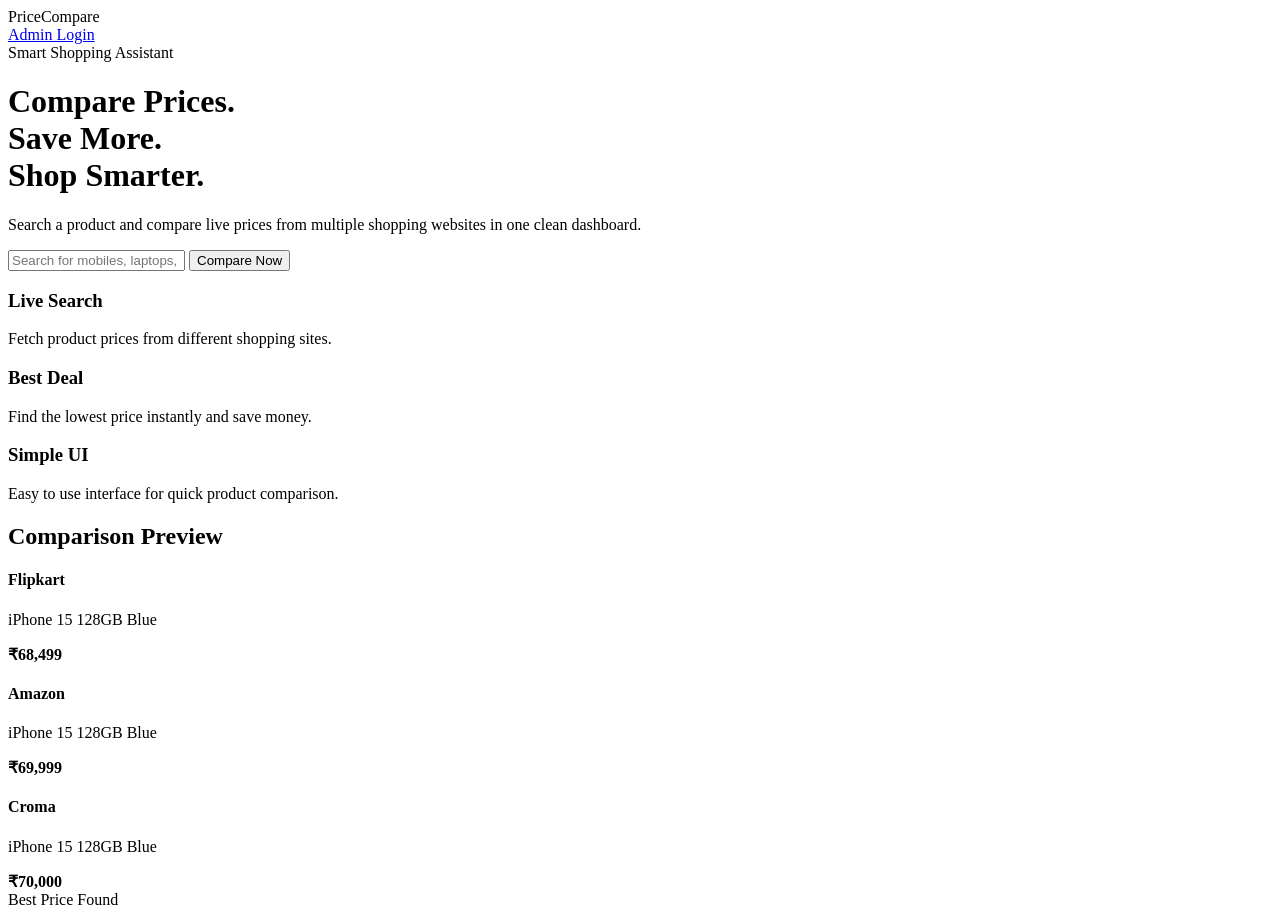
==== index.html @ 8acb1807 "Add files via upload Initial project upload" ====
<!DOCTYPE html>
<html lang="en">
<head>
    <meta charset="UTF-8">
    <meta name="viewport" content="width=device-width, initial-scale=1.0">
    <title>Price Comparison System</title>
    <link rel="stylesheet" href="{{ url_for('static', filename='css/style.css') }}">
</head>
<body>
    <div class="bg-shape shape-1"></div>
    <div class="bg-shape shape-2"></div>

    <header class="navbar">
        <div class="logo">Price<span>Compare</span></div>
        <a href="/admin/login" class="admin-btn">Admin Login</a>
    </header>

    <main class="hero-section">
        <div class="hero-left">
            <span class="badge">Smart Shopping Assistant</span>
            <h1>Compare Prices.<br>Save More.<br>Shop Smarter.</h1>
            <p>
                Search a product and compare live prices from multiple shopping websites
                in one clean dashboard.
            </p>

            <form action="/search" method="POST" class="search-card">
                <input type="text" name="product_name" placeholder="Search for mobiles, laptops, headphones..." required>
                <button type="submit">Compare Now</button>
            </form>

            <div class="features">
                <div class="feature-box">
                    <h3>Live Search</h3>
                    <p>Fetch product prices from different shopping sites.</p>
                </div>
                <div class="feature-box">
                    <h3>Best Deal</h3>
                    <p>Find the lowest price instantly and save money.</p>
                </div>
                <div class="feature-box">
                    <h3>Simple UI</h3>
                    <p>Easy to use interface for quick product comparison.</p>
                </div>
            </div>
        </div>

        <div class="hero-right">
            <div class="preview-card">
                <div class="preview-top">
                    <span class="dot red"></span>
                    <span class="dot yellow"></span>
                    <span class="dot green"></span>
                </div>

                <div class="preview-content">
                    <h2>Comparison Preview</h2>

                    <div class="preview-item best">
                        <div>
                            <h4>Flipkart</h4>
                            <p>iPhone 15 128GB Blue</p>
                        </div>
                        <strong>₹68,499</strong>
                    </div>

                    <div class="preview-item">
                        <div>
                            <h4>Amazon</h4>
                            <p>iPhone 15 128GB Blue</p>
                        </div>
                        <strong>₹69,999</strong>
                    </div>

                    <div class="preview-item">
                        <div>
                            <h4>Croma</h4>
                            <p>iPhone 15 128GB Blue</p>
                        </div>
                        <strong>₹70,000</strong>
                    </div>

                    <div class="best-tag">Best Price Found</div>
                </div>
            </div>
        </div>
    </main>
</body>
</html>
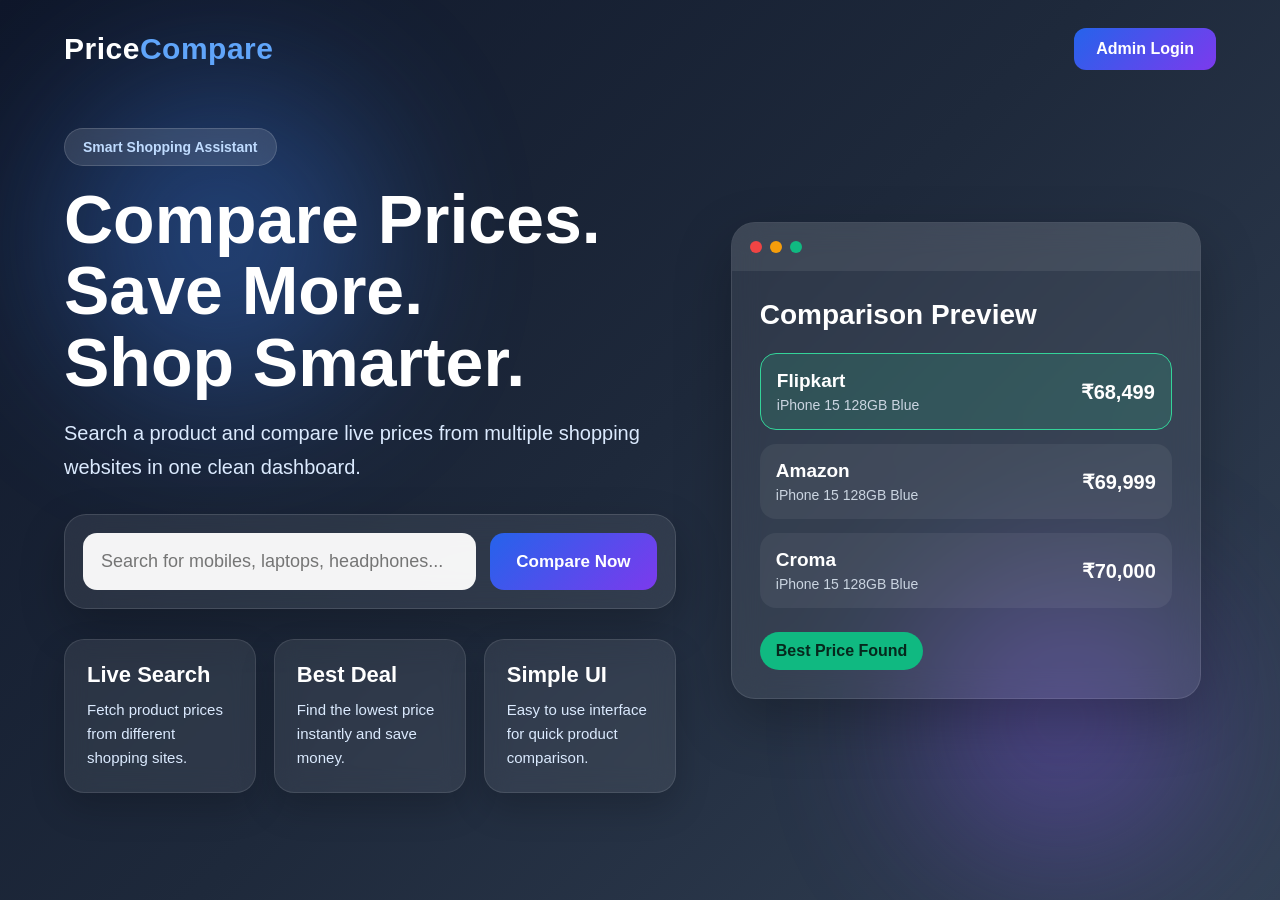
==== commit 4a55dd15: "Update HTML structure and stylesheet link" ====
--- a/index.html
+++ b/index.html
@@ -4,7 +4,7 @@
     <meta charset="UTF-8">
     <meta name="viewport" content="width=device-width, initial-scale=1.0">
     <title>Price Comparison System</title>
-    <link rel="stylesheet" href="{{ url_for('static', filename='css/style.css') }}">
+    <link rel="stylesheet" href="style.css">
 </head>
 <body>
     <div class="bg-shape shape-1"></div>
@@ -86,4 +86,6 @@
         </div>
     </main>
 </body>
-</html>+
+</html>
+<!-- deploy -->
--- a/style.css
+++ b/style.css
@@ -0,0 +1,571 @@
+* {
+    margin: 0;
+    padding: 0;
+    box-sizing: border-box;
+}
+
+body {
+    font-family: 'Segoe UI', Arial, sans-serif;
+    min-height: 100vh;
+    background: linear-gradient(135deg, #0f172a, #1e293b, #334155);
+    color: #ffffff;
+    overflow-x: hidden;
+    position: relative;
+}
+
+.bg-shape {
+    position: fixed;
+    border-radius: 50%;
+    filter: blur(80px);
+    opacity: 0.35;
+    z-index: 0;
+}
+
+.shape-1 {
+    width: 320px;
+    height: 320px;
+    background: #3b82f6;
+    top: 80px;
+    left: 60px;
+}
+
+.shape-2 {
+    width: 280px;
+    height: 280px;
+    background: #8b5cf6;
+    bottom: 40px;
+    right: 80px;
+}
+
+.navbar {
+    width: 90%;
+    margin: 0 auto;
+    padding: 28px 0;
+    display: flex;
+    justify-content: space-between;
+    align-items: center;
+    position: relative;
+    z-index: 2;
+}
+
+.logo {
+    font-size: 30px;
+    font-weight: 800;
+    letter-spacing: 0.5px;
+}
+
+.logo span {
+    color: #60a5fa;
+}
+
+.admin-btn,
+.visit-btn,
+.back-btn {
+    text-decoration: none;
+    background: linear-gradient(135deg, #2563eb, #7c3aed);
+    color: white;
+    padding: 12px 22px;
+    border-radius: 12px;
+    font-weight: 600;
+    transition: 0.3s ease;
+    display: inline-block;
+}
+
+.admin-btn:hover,
+.visit-btn:hover,
+.back-btn:hover {
+    transform: translateY(-2px);
+    box-shadow: 0 10px 24px rgba(59, 130, 246, 0.3);
+}
+
+.hero-section {
+    width: 90%;
+    margin: 30px auto 50px;
+    display: grid;
+    grid-template-columns: 1.1fr 0.9fr;
+    gap: 40px;
+    align-items: center;
+    position: relative;
+    z-index: 2;
+}
+
+.hero-left h1 {
+    font-size: 68px;
+    line-height: 1.05;
+    margin: 18px 0;
+}
+
+.hero-left p {
+    font-size: 20px;
+    line-height: 1.7;
+    color: #dbeafe;
+    max-width: 700px;
+}
+
+.badge {
+    display: inline-block;
+    background: rgba(255, 255, 255, 0.12);
+    border: 1px solid rgba(255,255,255,0.15);
+    padding: 10px 18px;
+    border-radius: 999px;
+    color: #bfdbfe;
+    font-size: 14px;
+    font-weight: 700;
+    backdrop-filter: blur(10px);
+}
+
+.search-card {
+    margin-top: 30px;
+    background: rgba(255,255,255,0.08);
+    backdrop-filter: blur(18px);
+    border: 1px solid rgba(255,255,255,0.12);
+    padding: 18px;
+    border-radius: 22px;
+    display: flex;
+    gap: 14px;
+    box-shadow: 0 18px 45px rgba(0,0,0,0.22);
+    max-width: 760px;
+}
+
+.search-card input {
+    flex: 1;
+    padding: 18px 18px;
+    border: none;
+    outline: none;
+    border-radius: 14px;
+    font-size: 18px;
+    background: rgba(255,255,255,0.95);
+    color: #111827;
+}
+
+.search-card button,
+.login-form button {
+    border: none;
+    outline: none;
+    padding: 18px 26px;
+    border-radius: 14px;
+    font-size: 17px;
+    font-weight: 700;
+    background: linear-gradient(135deg, #2563eb, #7c3aed);
+    color: #fff;
+    cursor: pointer;
+    transition: 0.3s ease;
+}
+
+.search-card button:hover,
+.login-form button:hover {
+    transform: translateY(-2px);
+    box-shadow: 0 12px 26px rgba(59, 130, 246, 0.28);
+}
+
+.features {
+    margin-top: 30px;
+    display: grid;
+    grid-template-columns: repeat(3, 1fr);
+    gap: 18px;
+}
+
+.feature-box {
+    background: rgba(255,255,255,0.08);
+    border: 1px solid rgba(255,255,255,0.1);
+    padding: 22px;
+    border-radius: 20px;
+    backdrop-filter: blur(12px);
+    box-shadow: 0 15px 35px rgba(0,0,0,0.18);
+}
+
+.feature-box h3 {
+    margin-bottom: 10px;
+    font-size: 22px;
+}
+
+.feature-box p {
+    font-size: 15px;
+    color: #dbeafe;
+    line-height: 1.6;
+}
+
+.hero-right {
+    display: flex;
+    justify-content: center;
+}
+
+.preview-card {
+    width: 100%;
+    max-width: 470px;
+    background: rgba(255,255,255,0.08);
+    border: 1px solid rgba(255,255,255,0.1);
+    border-radius: 24px;
+    overflow: hidden;
+    backdrop-filter: blur(15px);
+    box-shadow: 0 22px 55px rgba(0,0,0,0.25);
+}
+
+.preview-top {
+    display: flex;
+    gap: 8px;
+    padding: 18px;
+    background: rgba(255,255,255,0.07);
+}
+
+.dot {
+    width: 12px;
+    height: 12px;
+    border-radius: 50%;
+}
+
+.red { background: #ef4444; }
+.yellow { background: #f59e0b; }
+.green { background: #10b981; }
+
+.preview-content {
+    padding: 28px;
+}
+
+.preview-content h2 {
+    margin-bottom: 22px;
+    font-size: 28px;
+}
+
+.preview-item {
+    display: flex;
+    justify-content: space-between;
+    align-items: center;
+    gap: 14px;
+    background: rgba(255,255,255,0.06);
+    padding: 16px;
+    border-radius: 16px;
+    margin-bottom: 14px;
+}
+
+.preview-item h4 {
+    font-size: 19px;
+    margin-bottom: 5px;
+}
+
+.preview-item p {
+    font-size: 14px;
+    color: #cbd5e1;
+}
+
+.preview-item strong {
+    font-size: 20px;
+}
+
+.preview-item.best {
+    border: 1px solid #34d399;
+    background: rgba(52, 211, 153, 0.15);
+}
+
+.best-tag {
+    margin-top: 10px;
+    display: inline-block;
+    background: #10b981;
+    color: #06281d;
+    font-weight: 800;
+    padding: 10px 16px;
+    border-radius: 999px;
+}
+
+.results-wrapper {
+    width: 90%;
+    margin: 30px auto 60px;
+    position: relative;
+    z-index: 2;
+}
+
+.results-header {
+    text-align: center;
+    margin-bottom: 26px;
+}
+
+.results-header h1 {
+    font-size: 50px;
+    margin-bottom: 10px;
+}
+
+.results-header p {
+    font-size: 20px;
+    color: #dbeafe;
+}
+
+.results-header p span {
+    color: #93c5fd;
+    font-weight: 700;
+}
+
+.results-card,
+.no-results-card,
+.login-card {
+    background: rgba(255,255,255,0.08);
+    border: 1px solid rgba(255,255,255,0.12);
+    backdrop-filter: blur(16px);
+    border-radius: 24px;
+    padding: 26px;
+    box-shadow: 0 22px 50px rgba(0,0,0,0.24);
+}
+
+.results-table {
+    width: 100%;
+    border-collapse: collapse;
+    overflow: hidden;
+}
+
+.results-table th {
+    background: rgba(37, 99, 235, 0.3);
+    color: #fff;
+    padding: 18px 14px;
+    text-align: left;
+    font-size: 16px;
+}
+
+.results-table td {
+    padding: 18px 14px;
+    border-top: 1px solid rgba(255,255,255,0.08);
+    color: #f8fafc;
+}
+
+.results-table tr:hover {
+    background: rgba(255,255,255,0.05);
+}
+
+.best-price-row {
+    background: rgba(16, 185, 129, 0.18);
+}
+
+.price-cell {
+    font-weight: 800;
+    color: #86efac;
+}
+
+.no-results-card {
+    text-align: center;
+    max-width: 700px;
+    margin: 0 auto;
+}
+
+.no-results-card h2 {
+    font-size: 34px;
+    margin-bottom: 12px;
+}
+
+.no-results-card p {
+    color: #dbeafe;
+    margin-bottom: 22px;
+    font-size: 18px;
+}
+
+.login-wrapper {
+    min-height: 100vh;
+    display: flex;
+    justify-content: center;
+    align-items: center;
+    position: relative;
+    z-index: 2;
+    padding: 20px;
+}
+
+.login-card {
+    width: 100%;
+    max-width: 460px;
+    text-align: center;
+}
+
+.login-card h1 {
+    font-size: 42px;
+    margin-bottom: 10px;
+}
+
+.login-card p {
+    color: #dbeafe;
+    margin-bottom: 26px;
+}
+
+.login-form {
+    display: flex;
+    flex-direction: column;
+    gap: 16px;
+}
+
+.login-form input {
+    padding: 16px;
+    border: none;
+    border-radius: 14px;
+    outline: none;
+    font-size: 16px;
+    background: rgba(255,255,255,0.95);
+    color: #111827;
+}
+
+.back-link {
+    display: inline-block;
+    margin-top: 20px;
+    color: #93c5fd;
+    text-decoration: none;
+    font-weight: 600;
+}
+
+.back-link:hover {
+    text-decoration: underline;
+}
+
+@media (max-width: 1100px) {
+    .hero-section {
+        grid-template-columns: 1fr;
+    }
+
+    .hero-left h1 {
+        font-size: 52px;
+    }
+
+    .features {
+        grid-template-columns: 1fr;
+    }
+}
+
+@media (max-width: 700px) {
+    .navbar {
+        flex-direction: column;
+        gap: 16px;
+    }
+
+    .hero-left h1 {
+        font-size: 42px;
+    }
+
+    .hero-left p,
+    .results-header p {
+        font-size: 17px;
+    }
+
+    .search-card {
+        flex-direction: column;
+    }
+
+    .results-header h1 {
+        font-size: 36px;
+    }
+
+    .results-table th,
+    .results-table td {
+        padding: 12px 10px;
+        font-size: 14px;
+    }
+}
+.product-grid {
+    display: grid;
+    grid-template-columns: repeat(auto-fit, minmax(280px, 1fr));
+    gap: 24px;
+    margin-top: 30px;
+}
+
+.product-card {
+    background: rgba(255,255,255,0.08);
+    border: 1px solid rgba(255,255,255,0.12);
+    border-radius: 22px;
+    overflow: hidden;
+    padding: 18px;
+    box-shadow: 0 18px 40px rgba(0,0,0,0.22);
+    backdrop-filter: blur(14px);
+    transition: 0.3s ease;
+}
+
+.product-card:hover {
+    transform: translateY(-6px);
+}
+
+.best-card {
+    border: 2px solid #22c55e;
+    box-shadow: 0 20px 50px rgba(34, 197, 94, 0.25);
+}
+
+.product-image {
+    width: 100%;
+    height: 220px;
+    object-fit: cover;
+    border-radius: 16px;
+    margin-bottom: 16px;
+    background: #fff;
+}
+
+.product-info h3 {
+    font-size: 22px;
+    margin-bottom: 10px;
+    color: #fff;
+}
+
+.website-name {
+    font-size: 15px;
+    color: #93c5fd;
+    margin-bottom: 8px;
+}
+
+.price-tag {
+    font-size: 28px;
+    font-weight: 800;
+    color: #86efac;
+    margin-bottom: 8px;
+}
+
+.rating {
+    font-size: 15px;
+    color: #fcd34d;
+    margin-bottom: 14px;
+}
+
+.best-deal-badge {
+    display: inline-block;
+    background: #22c55e;
+    color: #06281d;
+    font-weight: 800;
+    padding: 8px 14px;
+    border-radius: 999px;
+    margin-bottom: 14px;
+}
+.admin-actions {
+    display: flex;
+    gap: 12px;
+    align-items: center;
+}
+
+.admin-action-btn {
+    display: inline-block;
+    padding: 10px 22px;
+    border-radius: 12px;
+    text-decoration: none;
+    font-weight: 600;
+    font-size: 15px;
+    color: white;
+    background: linear-gradient(135deg, #3b82f6, #7c3aed);
+    box-shadow: 0 8px 20px rgba(59, 130, 246, 0.25);
+    transition: all 0.25s ease;
+}
+
+.admin-action-btn:hover {
+    transform: translateY(-2px);
+    box-shadow: 0 12px 24px rgba(124, 58, 237, 0.35);
+    opacity: 0.95;
+}
+
+.logout-btn {
+    background: linear-gradient(135deg, #ef4444, #dc2626);
+    box-shadow: 0 8px 20px rgba(239, 68, 68, 0.25);
+}
+
+.logout-btn:hover {
+    box-shadow: 0 12px 24px rgba(220, 38, 38, 0.35);
+}
+.results-topbar {
+    width: 95%;
+    margin: 30px auto 10px;
+    display: flex;
+    justify-content: space-between;
+    align-items: center;
+}
+
+.results-topbar h1 {
+    margin: 0;
+    color: white;
+    font-size: 48px;
+    font-weight: 800;
+}
